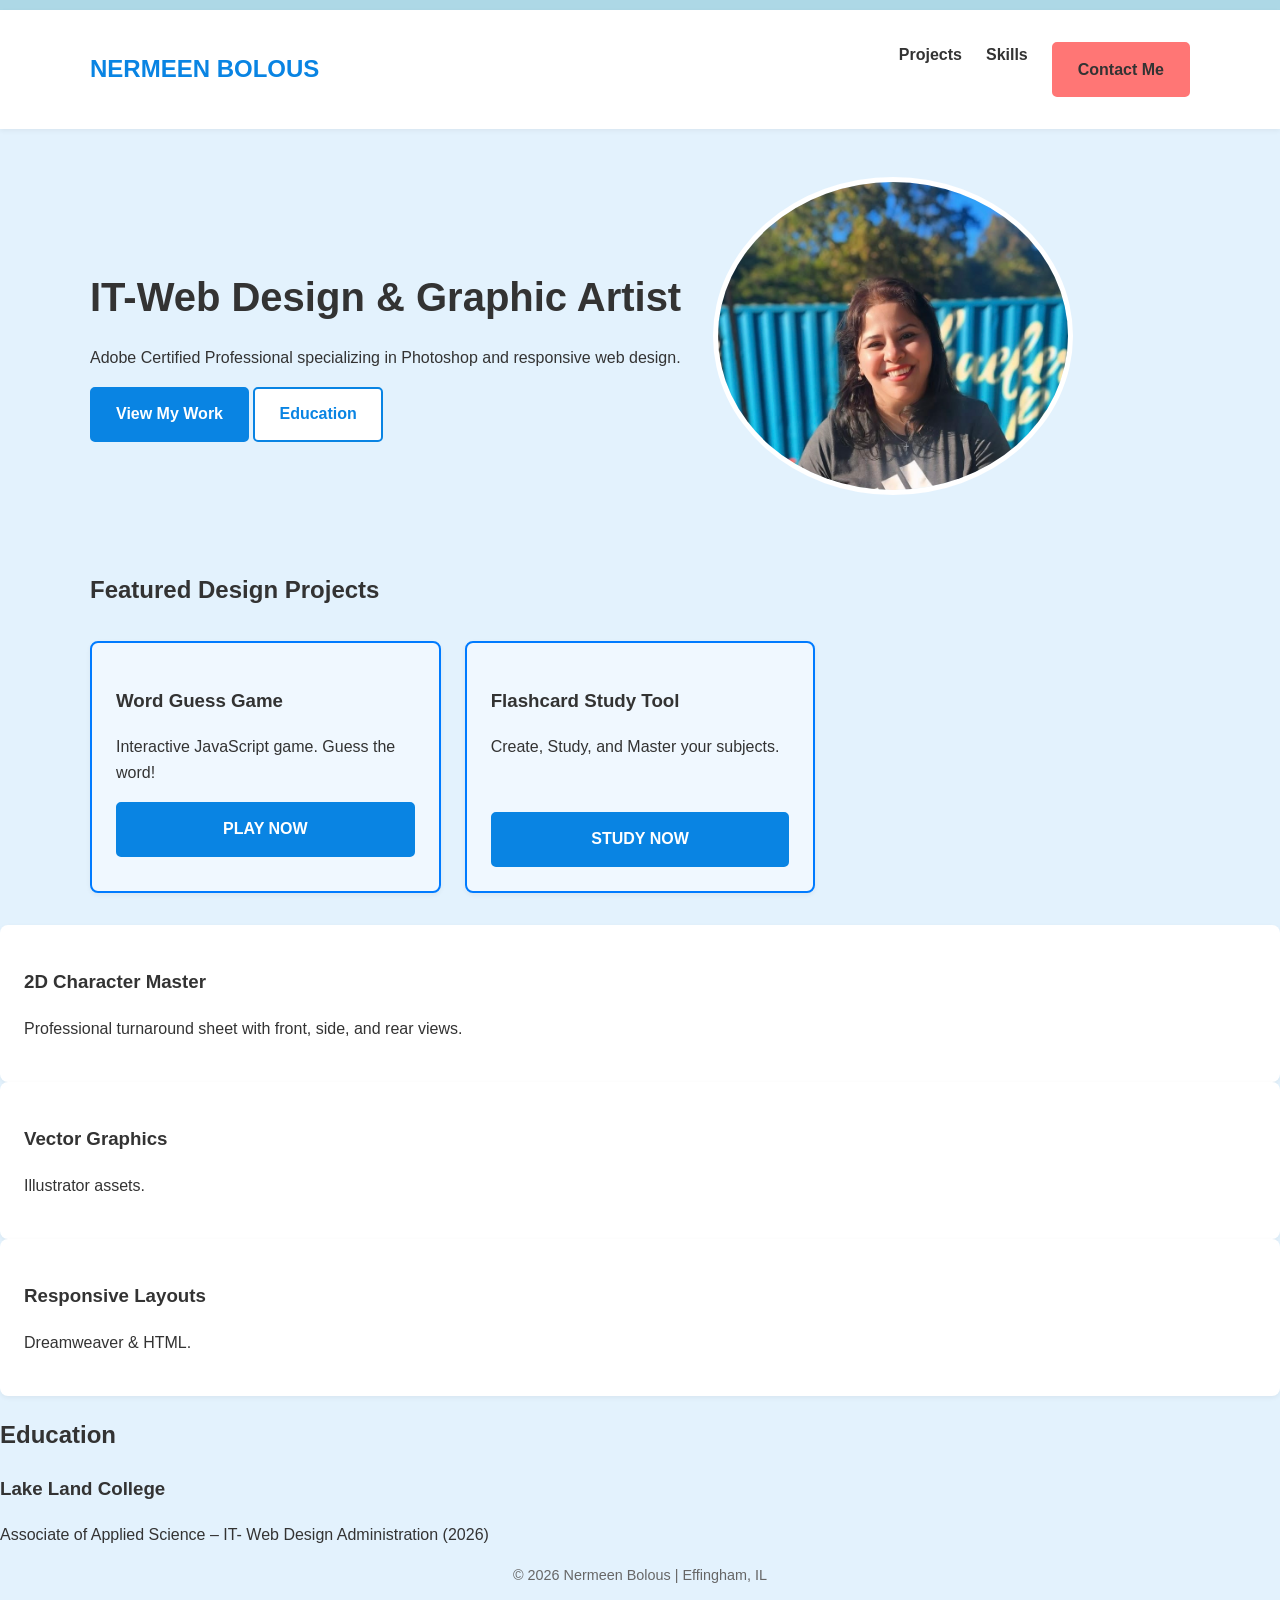
==== index.html @ 59206203 "Update index.html" ====
<!DOCTYPE html>
<html lang="en">
<head>
    <meta charset="UTF-8">
    <meta name="viewport" content="width=device-width, initial-scale=1.0">
    <title>Nermeen Bolous | Portfolio</title>
    <link rel="stylesheet" href="style.css">
</head>
<body>
    <nav class="navbar">
        <div class="container flex-nav">
            <div class="brand">NERMEEN BOLOUS</div>
            <ul class="nav-links">
                <li><a href="#projects">Projects</a></li>
                <li><a href="#skills">Skills</a></li>
                <li><a href="mailto:nermobolous24@gmail.com" class="btn-cta">Contact Me</a></li>
            </ul>
        </div>
    </nav>

    <header class="hero container">
        <div class="hero-content">
            <h1>IT-Web Design & Graphic Artist</h1>
            <p>Adobe Certified Professional specializing in Photoshop and responsive web design.</p>
            <div class="hero-btns">
                <a href="#projects" class="btn-primary">View My Work</a>
                <a href="#education" class="btn-secondary">Education</a>
            </div>
        </div>
        <div class="hero-image">
            <img src="IMG_4959.jpg" alt="Portrait of Nermeen Bolous">
        </div>
    </header>

   <main class="container">
    <section id="projects">
        <h2 class="section-title">Featured Design Projects</h2>
        <div class="projects-grid">
            
            <article class="card" style="border: 2px solid #007bff; background-color: #f0f8ff;">
                <h3>Word Guess Game</h3>
                <p>Interactive JavaScript game. Guess the word!</p>
                <a href="word-game.html" class="btn-primary" style="display: block; text-align: center; margin-top: 10px;">PLAY NOW</a>
            </article>

            <article class="card" style="border: 2px solid #007bff; background-color: #f0f8ff;">
                <h3>Flashcard Study Tool</h3>
                <p>Create, Study, and Master your subjects.</p>
                <br>
                <a href="final-project/index.html" class="btn-primary" style="display: block; text-align: center; margin-top: 10px;">STUDY NOW</a>
            </article>

        </div> </section>
</main>
                <article class="card">
                    <h3>2D Character Master</h3>
                    <p>Professional turnaround sheet with front, side, and rear views.</p>
                </article>
                <article class="card"><h3>Vector Graphics</h3><p>Illustrator assets.</p></article>
                <article class="card"><h3>Responsive Layouts</h3><p>Dreamweaver & HTML.</p></article>
            </div>
        </section>

        <section id="education">
            <h2 class="section-title">Education</h2>
            <div class="education-content">
                <h3>Lake Land College</h3>
                <p>Associate of Applied Science – IT- Web Design Administration (2026)</p>
            </div>
        </section>
    </main>

    <footer class="container footer">
        <p>&copy; 2026 Nermeen Bolous | Effingham, IL </p>
    </footer>
</body>
</html>
---- style.css ----
:root {
    --step-h1: 2.5rem;
    --step-h2: 1.8rem;
    --step-p: 1.1rem;
    
    --space-md: 1.5rem;
    --space-lg: 3rem;
    
    --bg-light-blue: #e3f2fd;
    --border-blue: #add8e6;
    --brand-blue: #0984e3;
}

html { scroll-behavior: smooth; } /* Makes the Education button scroll smoothly */

body {
    border-top: 10px solid var(--border-blue); /* Light blue top border */
    background-color: var(--bg-light-blue);    /* Light blue page background */
    margin: 0;
    font-family: 'Segoe UI', sans-serif;
    color: #333;
    line-height: 1.6;
}

.container {
    max-width: 1100px;
    margin: 0 auto;
    padding: 0 var(--space-md);
}


.brand {
    font-weight: 800;       /* Bold Requirement */
    color: var(--brand-blue); /* Blue Requirement */
    font-size: 1.5rem;
}


.navbar {
    background: white;
    padding: 1rem 0;
    box-shadow: 0 2px 5px rgba(0,0,0,0.05);
}
.nav-links a {
    text-decoration: none;
    color: #333; /* Dark grey color when not hovering */
    font-weight: 600;
    transition: color 0.3s ease; /* Makes the color change smooth */
}
.flex-nav {
    display: flex;
    justify-content: space-between;
    align-items: center;
}
.nav-links a:hover {
    color: #0984e3; 
}
.nav-links {
    display: flex;
    list-style: none;
    gap: 1.5rem;
}

.nav-links a { text-decoration: none; color: #333; font-weight: 600; }


.btn-primary, .btn-secondary, .btn-cta {
    padding: 0.8rem 1.5rem;
    border-radius: 5px;
    text-decoration: none;
    font-weight: bold;
    display: inline-block;
    transition: 0.3s;
    border: 2px solid var(--brand-blue);
}

.btn-primary { background: var(--brand-blue); color: white; }
.btn-secondary { background: white; color: var(--brand-blue); }
.btn-cta { background: #ff7675; border-color: #ff7675; color: white; }

.btn-primary:hover, .btn-secondary:hover, .btn-cta:hover {
    transform: translateY(-3px);
    box-shadow: 0 5px 15px rgba(0,0,0,0.1);
}


.hero { padding: var(--space-lg) 0; display: flex; flex-direction: column; gap: 2rem; align-items: center; }
.hero-content h1 { font-size: var(--step-h1); margin-bottom: 1rem; }
.hero-image img { width: 100%; max-width: 350px; border-radius: 50%; border: 5px solid white; }


.projects-grid {
    display: grid;
    grid-template-columns: 1fr; /* Mobile First */
    gap: 1.5rem;
    margin: 2rem 0;
}

.card { background: white; padding: 1.5rem; border-radius: 8px; box-shadow: 0 2px 5px rgba(0,0,0,0.05); }


@media (min-width: 768px) {
    .hero { flex-direction: row; text-align: left; }
    .projects-grid { grid-template-columns: repeat(3, 1fr); }
    .skills-flex { display: grid; grid-template-columns: 1fr 1fr; gap: 3rem; }
}

footer { text-align: center; padding: 2rem 0; font-size: 0.9rem; color: #666; }
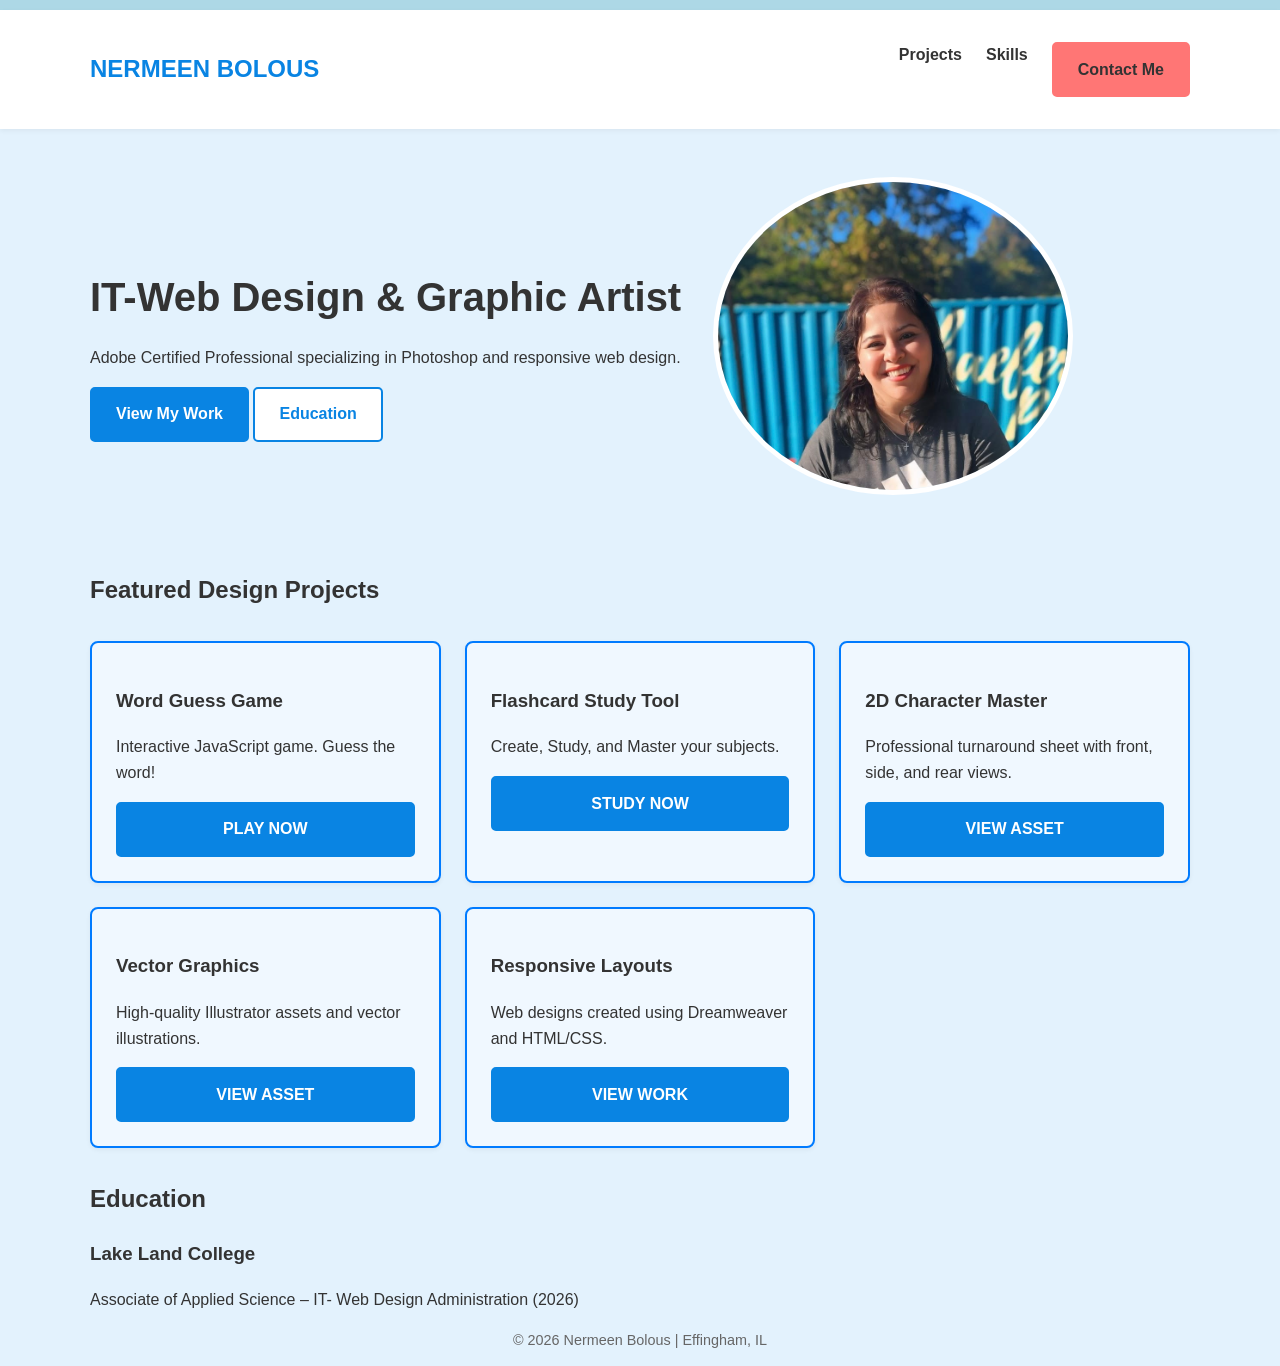
==== commit ee24e359: "Update index.html" ====
--- a/index.html
+++ b/index.html
@@ -32,34 +32,42 @@
         </div>
     </header>
 
-   <main class="container">
-    <section id="projects">
-        <h2 class="section-title">Featured Design Projects</h2>
-        <div class="projects-grid">
-            
-            <article class="card" style="border: 2px solid #007bff; background-color: #f0f8ff;">
-                <h3>Word Guess Game</h3>
-                <p>Interactive JavaScript game. Guess the word!</p>
-                <a href="word-game.html" class="btn-primary" style="display: block; text-align: center; margin-top: 10px;">PLAY NOW</a>
-            </article>
+    <main class="container">
+        <section id="projects">
+            <h2 class="section-title">Featured Design Projects</h2>
+            <div class="projects-grid">
+                
+                <article class="card" style="border: 2px solid #007bff; background-color: #f0f8ff;">
+                    <h3>Word Guess Game</h3>
+                    <p>Interactive JavaScript game. Guess the word!</p>
+                    <a href="word-game.html" class="btn-primary" style="display: block; text-align: center; margin-top: 10px;">PLAY NOW</a>
+                </article>
 
-            <article class="card" style="border: 2px solid #007bff; background-color: #f0f8ff;">
-                <h3>Flashcard Study Tool</h3>
-                <p>Create, Study, and Master your subjects.</p>
-                <br>
-                <a href="final-project/index.html" class="btn-primary" style="display: block; text-align: center; margin-top: 10px;">STUDY NOW</a>
-            </article>
+                <article class="card" style="border: 2px solid #007bff; background-color: #f0f8ff;">
+                    <h3>Flashcard Study Tool</h3>
+                    <p>Create, Study, and Master your subjects.</p>
+                    <a href="final-project/index.html" class="btn-primary" style="display: block; text-align: center; margin-top: 10px;">STUDY NOW</a>
+                </article>
 
-        </div> </section>
-</main>
-                <article class="card">
+                <article class="card" style="border: 2px solid #007bff; background-color: #f0f8ff;">
                     <h3>2D Character Master</h3>
                     <p>Professional turnaround sheet with front, side, and rear views.</p>
+                    <a href="#" class="btn-primary" style="display: block; text-align: center; margin-top: 10px;">VIEW ASSET</a>
                 </article>
-                <article class="card"><h3>Vector Graphics</h3><p>Illustrator assets.</p></article>
-                <article class="card"><h3>Responsive Layouts</h3><p>Dreamweaver & HTML.</p></article>
-            </div>
-        </section>
+
+                <article class="card" style="border: 2px solid #007bff; background-color: #f0f8ff;">
+                    <h3>Vector Graphics</h3>
+                    <p>High-quality Illustrator assets and vector illustrations.</p>
+                    <a href="#" class="btn-primary" style="display: block; text-align: center; margin-top: 10px;">VIEW ASSET</a>
+                </article>
+
+                <article class="card" style="border: 2px solid #007bff; background-color: #f0f8ff;">
+                    <h3>Responsive Layouts</h3>
+                    <p>Web designs created using Dreamweaver and HTML/CSS.</p>
+                    <a href="#" class="btn-primary" style="display: block; text-align: center; margin-top: 10px;">VIEW WORK</a>
+                </article>
+
+            </div> </section>
 
         <section id="education">
             <h2 class="section-title">Education</h2>
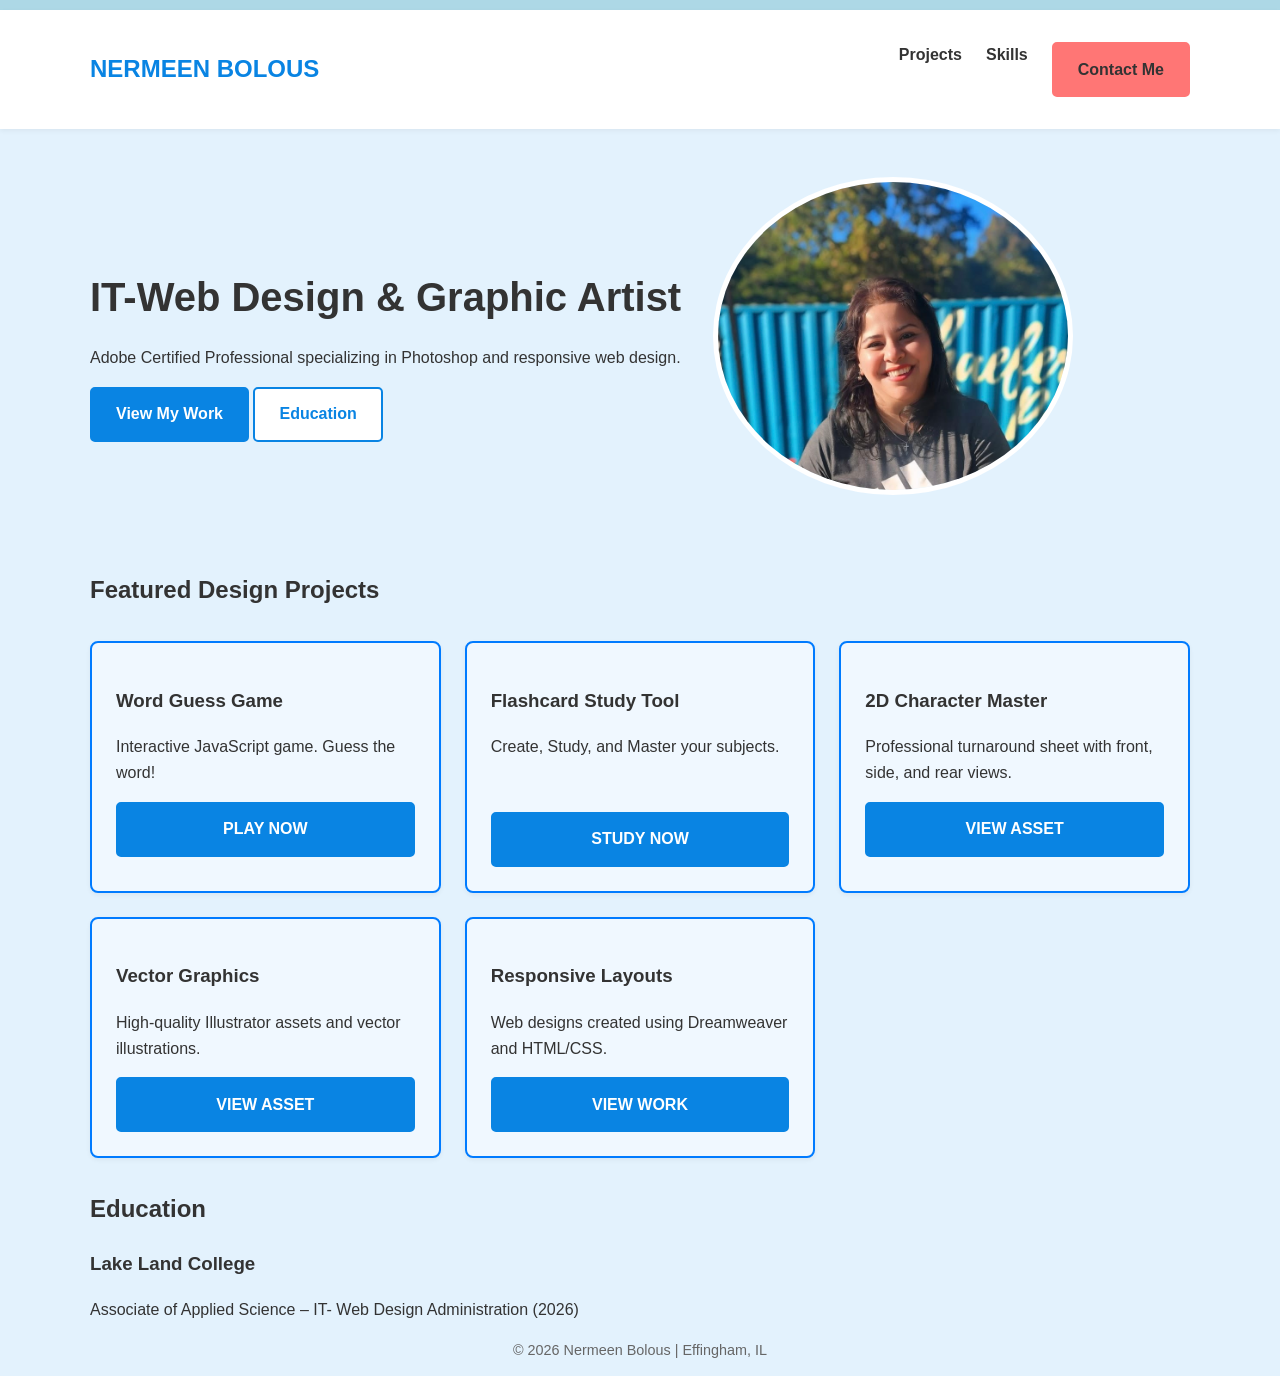
==== commit a04f9036: "Update index.html" ====
--- a/index.html
+++ b/index.html
@@ -45,7 +45,7 @@
 
                 <article class="card" style="border: 2px solid #007bff; background-color: #f0f8ff;">
                     <h3>Flashcard Study Tool</h3>
-                    <p>Create, Study, and Master your subjects.</p>
+                    <p>Create, Study, and Master your subjects.</p><br>
                     <a href="final-project/index.html" class="btn-primary" style="display: block; text-align: center; margin-top: 10px;">STUDY NOW</a>
                 </article>
 
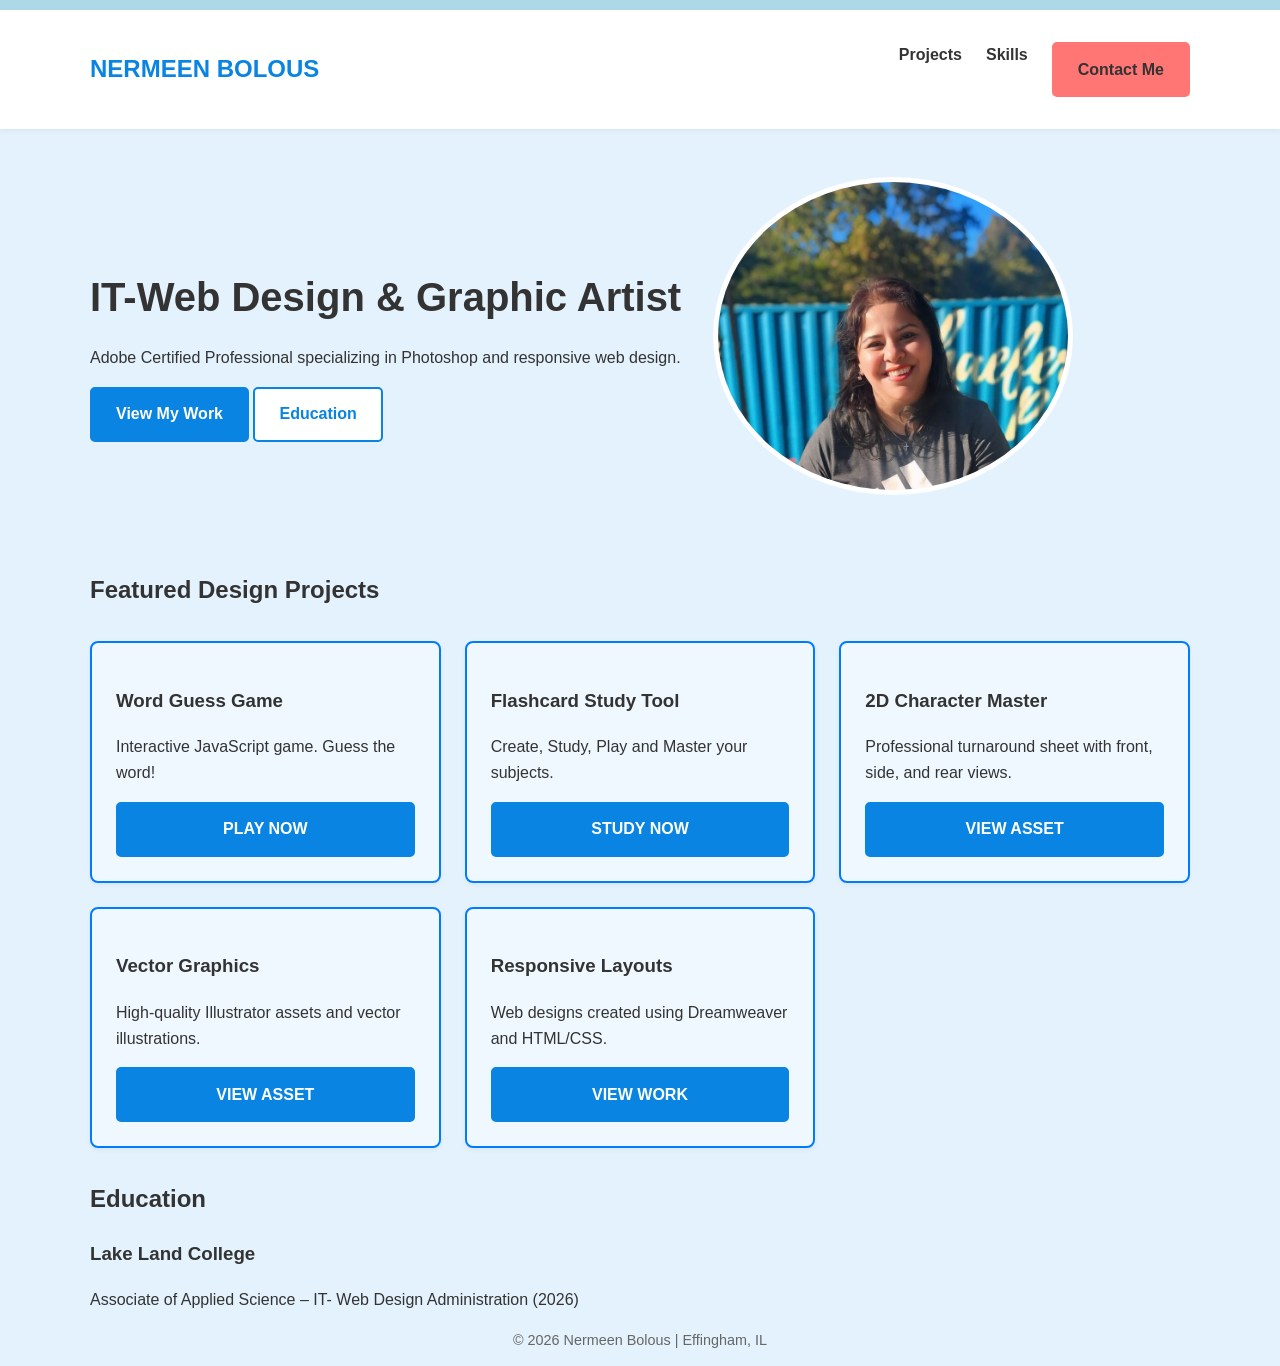
==== commit 01adb55f: "Update index.html" ====
--- a/index.html
+++ b/index.html
@@ -45,7 +45,7 @@
 
                 <article class="card" style="border: 2px solid #007bff; background-color: #f0f8ff;">
                     <h3>Flashcard Study Tool</h3>
-                    <p>Create, Study, and Master your subjects.</p><br>
+                    <p>Create, Study, Play and Master your subjects.</p>
                     <a href="final-project/index.html" class="btn-primary" style="display: block; text-align: center; margin-top: 10px;">STUDY NOW</a>
                 </article>
 
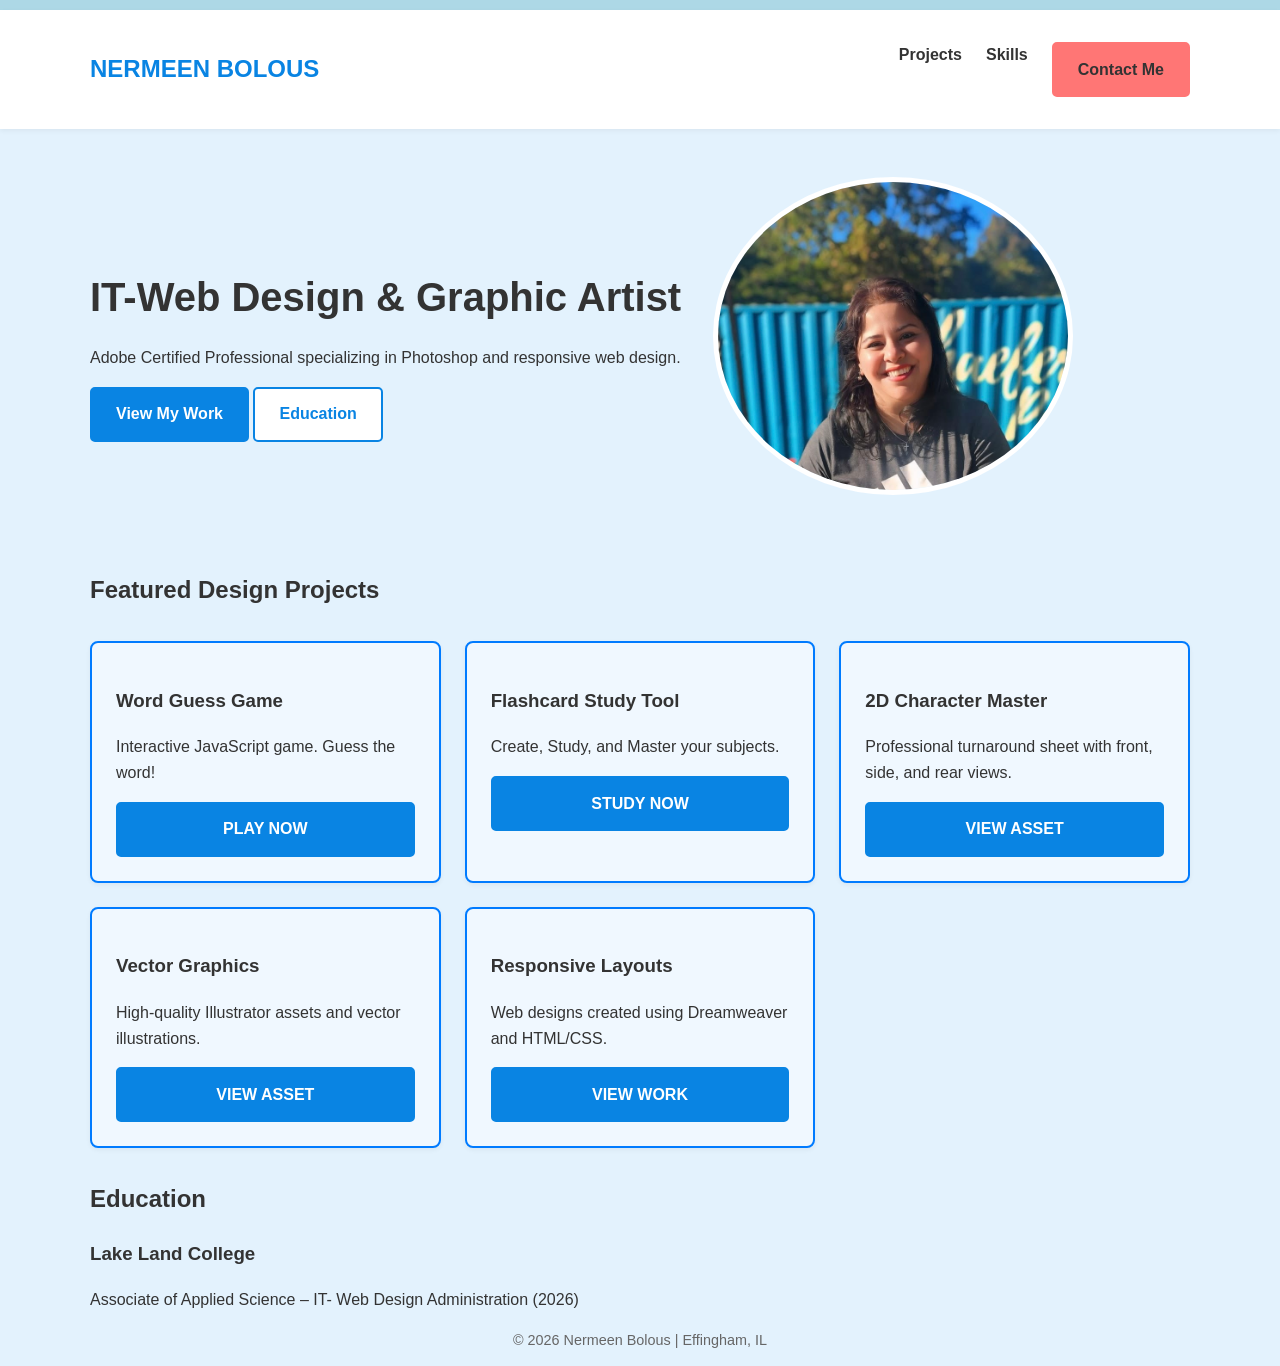
==== commit 844bab45: "Update index.html" ====
--- a/index.html
+++ b/index.html
@@ -45,7 +45,7 @@
 
                 <article class="card" style="border: 2px solid #007bff; background-color: #f0f8ff;">
                     <h3>Flashcard Study Tool</h3>
-                    <p>Create, Study, Play and Master your subjects.</p>
+                    <p>Create, Study, and Master your subjects.</p>
                     <a href="final-project/index.html" class="btn-primary" style="display: block; text-align: center; margin-top: 10px;">STUDY NOW</a>
                 </article>
 
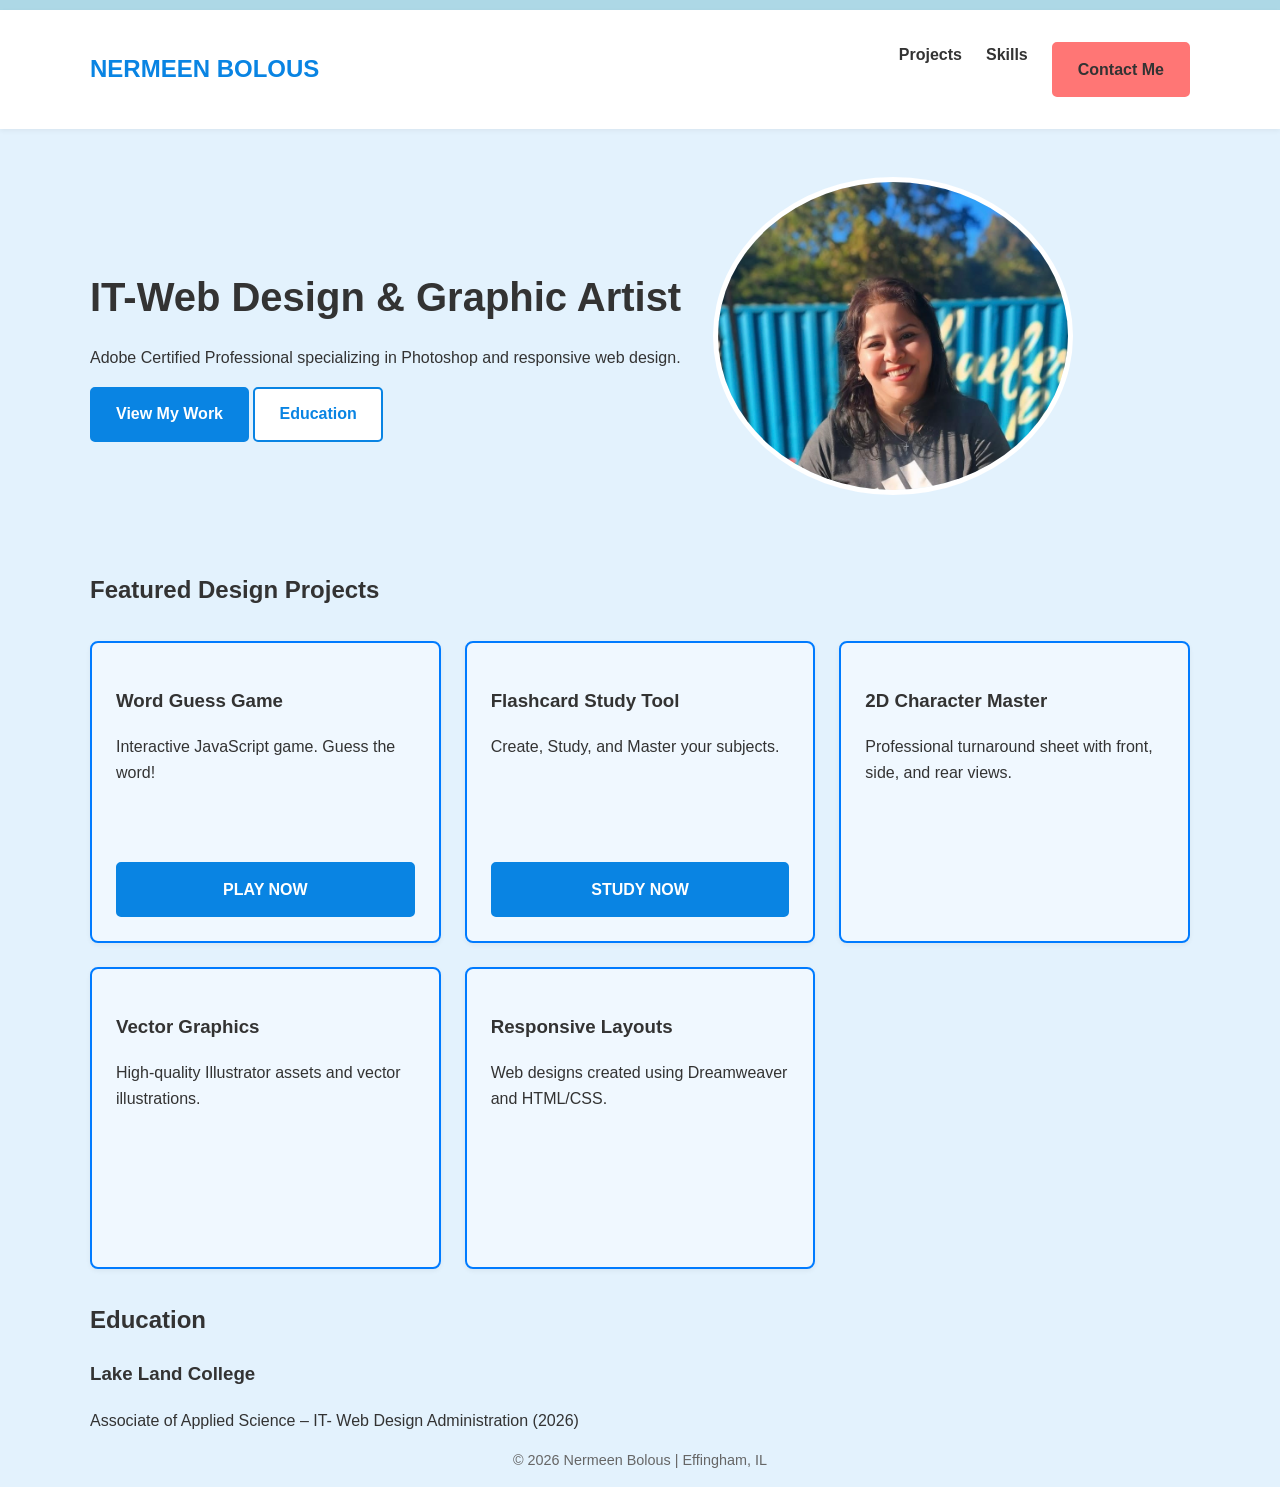
==== commit 0a703978: "Update index.html" ====
--- a/index.html
+++ b/index.html
@@ -5,6 +5,15 @@
     <meta name="viewport" content="width=device-width, initial-scale=1.0">
     <title>Nermeen Bolous | Portfolio</title>
     <link rel="stylesheet" href="style.css">
+    <style>
+        /* This ensures all buttons align at the bottom of the cards */
+        .projects-grid .card {
+            display: flex;
+            flex-direction: column;
+            justify-content: space-between;
+            min-height: 250px; /* Adjust height to match your design */
+        }
+    </style>
 </head>
 <body>
     <nav class="navbar">
@@ -38,36 +47,44 @@
             <div class="projects-grid">
                 
                 <article class="card" style="border: 2px solid #007bff; background-color: #f0f8ff;">
-                    <h3>Word Guess Game</h3>
-                    <p>Interactive JavaScript game. Guess the word!</p>
+                    <div>
+                        <h3>Word Guess Game</h3>
+                        <p>Interactive JavaScript game. Guess the word!</p>
+                    </div>
                     <a href="word-game.html" class="btn-primary" style="display: block; text-align: center; margin-top: 10px;">PLAY NOW</a>
                 </article>
 
                 <article class="card" style="border: 2px solid #007bff; background-color: #f0f8ff;">
-                    <h3>Flashcard Study Tool</h3>
-                    <p>Create, Study, and Master your subjects.</p>
+                    <div>
+                        <h3>Flashcard Study Tool</h3>
+                        <p>Create, Study, and Master your subjects.</p>
+                    </div>
                     <a href="final-project/index.html" class="btn-primary" style="display: block; text-align: center; margin-top: 10px;">STUDY NOW</a>
                 </article>
 
                 <article class="card" style="border: 2px solid #007bff; background-color: #f0f8ff;">
-                    <h3>2D Character Master</h3>
-                    <p>Professional turnaround sheet with front, side, and rear views.</p>
-                    <a href="#" class="btn-primary" style="display: block; text-align: center; margin-top: 10px;">VIEW ASSET</a>
+                    <div>
+                        <h3>2D Character Master</h3>
+                        <p>Professional turnaround sheet with front, side, and rear views.</p>
+                    </div>
                 </article>
 
                 <article class="card" style="border: 2px solid #007bff; background-color: #f0f8ff;">
-                    <h3>Vector Graphics</h3>
-                    <p>High-quality Illustrator assets and vector illustrations.</p>
-                    <a href="#" class="btn-primary" style="display: block; text-align: center; margin-top: 10px;">VIEW ASSET</a>
+                    <div>
+                        <h3>Vector Graphics</h3>
+                        <p>High-quality Illustrator assets and vector illustrations.</p>
+                    </div>
                 </article>
 
                 <article class="card" style="border: 2px solid #007bff; background-color: #f0f8ff;">
-                    <h3>Responsive Layouts</h3>
-                    <p>Web designs created using Dreamweaver and HTML/CSS.</p>
-                    <a href="#" class="btn-primary" style="display: block; text-align: center; margin-top: 10px;">VIEW WORK</a>
+                    <div>
+                        <h3>Responsive Layouts</h3>
+                        <p>Web designs created using Dreamweaver and HTML/CSS.</p>
+                    </div>
                 </article>
 
-            </div> </section>
+            </div> 
+        </section>
 
         <section id="education">
             <h2 class="section-title">Education</h2>
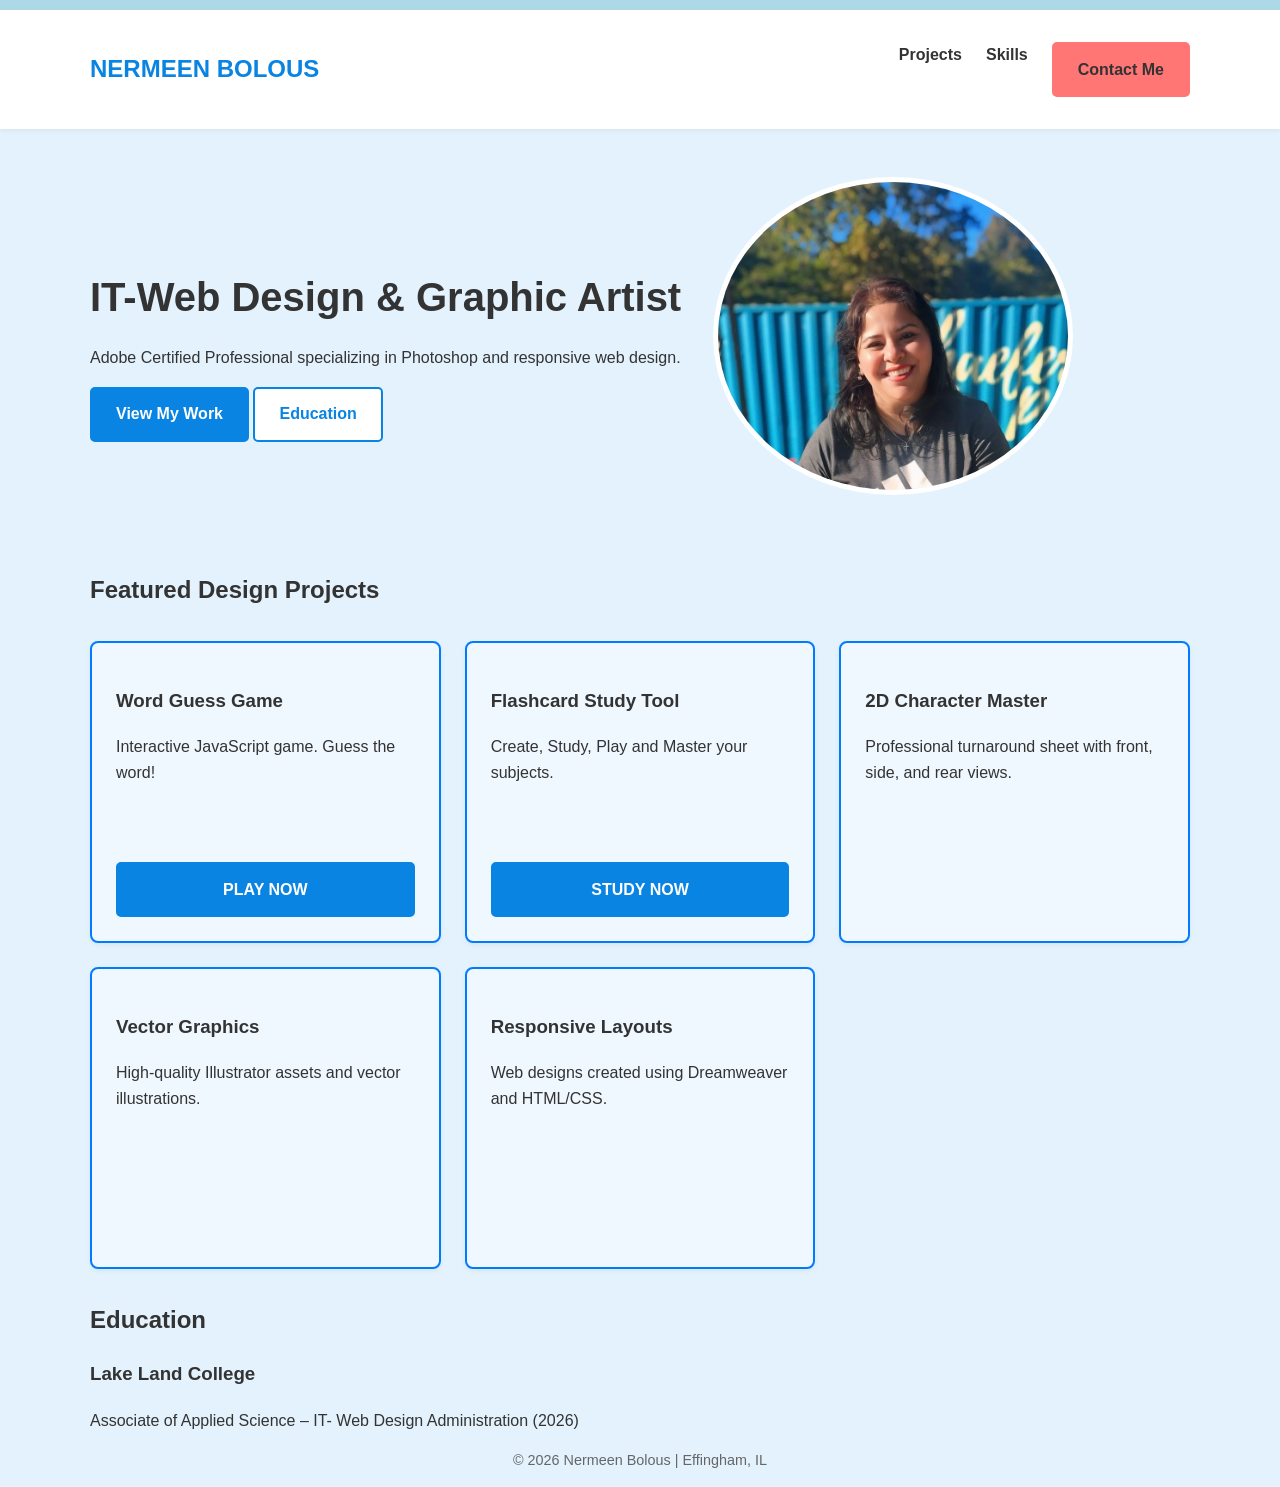
==== commit 086812f3: "Update index.html" ====
--- a/index.html
+++ b/index.html
@@ -57,7 +57,7 @@
                 <article class="card" style="border: 2px solid #007bff; background-color: #f0f8ff;">
                     <div>
                         <h3>Flashcard Study Tool</h3>
-                        <p>Create, Study, and Master your subjects.</p>
+                        <p>Create, Study, Play and Master your subjects.</p>
                     </div>
                     <a href="final-project/index.html" class="btn-primary" style="display: block; text-align: center; margin-top: 10px;">STUDY NOW</a>
                 </article>
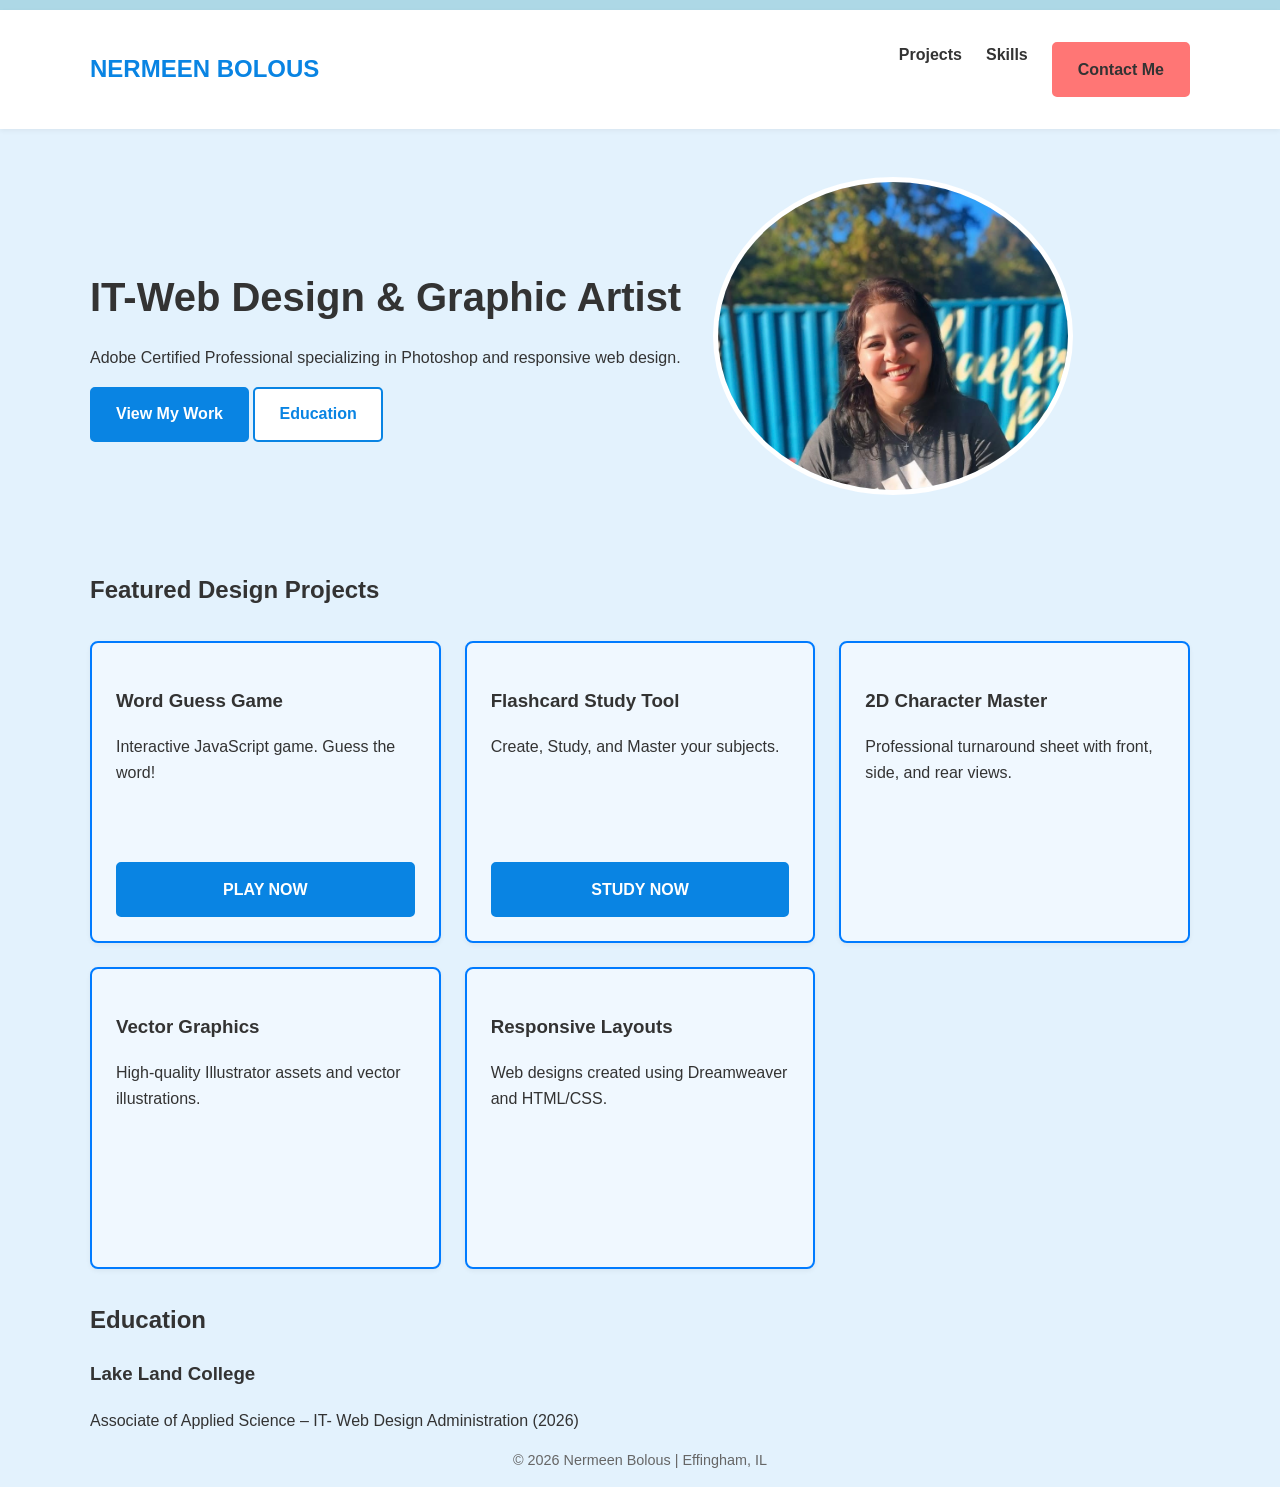
==== commit 701b4a32: "Update index.html" ====
--- a/index.html
+++ b/index.html
@@ -57,7 +57,7 @@
                 <article class="card" style="border: 2px solid #007bff; background-color: #f0f8ff;">
                     <div>
                         <h3>Flashcard Study Tool</h3>
-                        <p>Create, Study, Play and Master your subjects.</p>
+                        <p>Create, Study, and Master your subjects.</p>
                     </div>
                     <a href="final-project/index.html" class="btn-primary" style="display: block; text-align: center; margin-top: 10px;">STUDY NOW</a>
                 </article>
